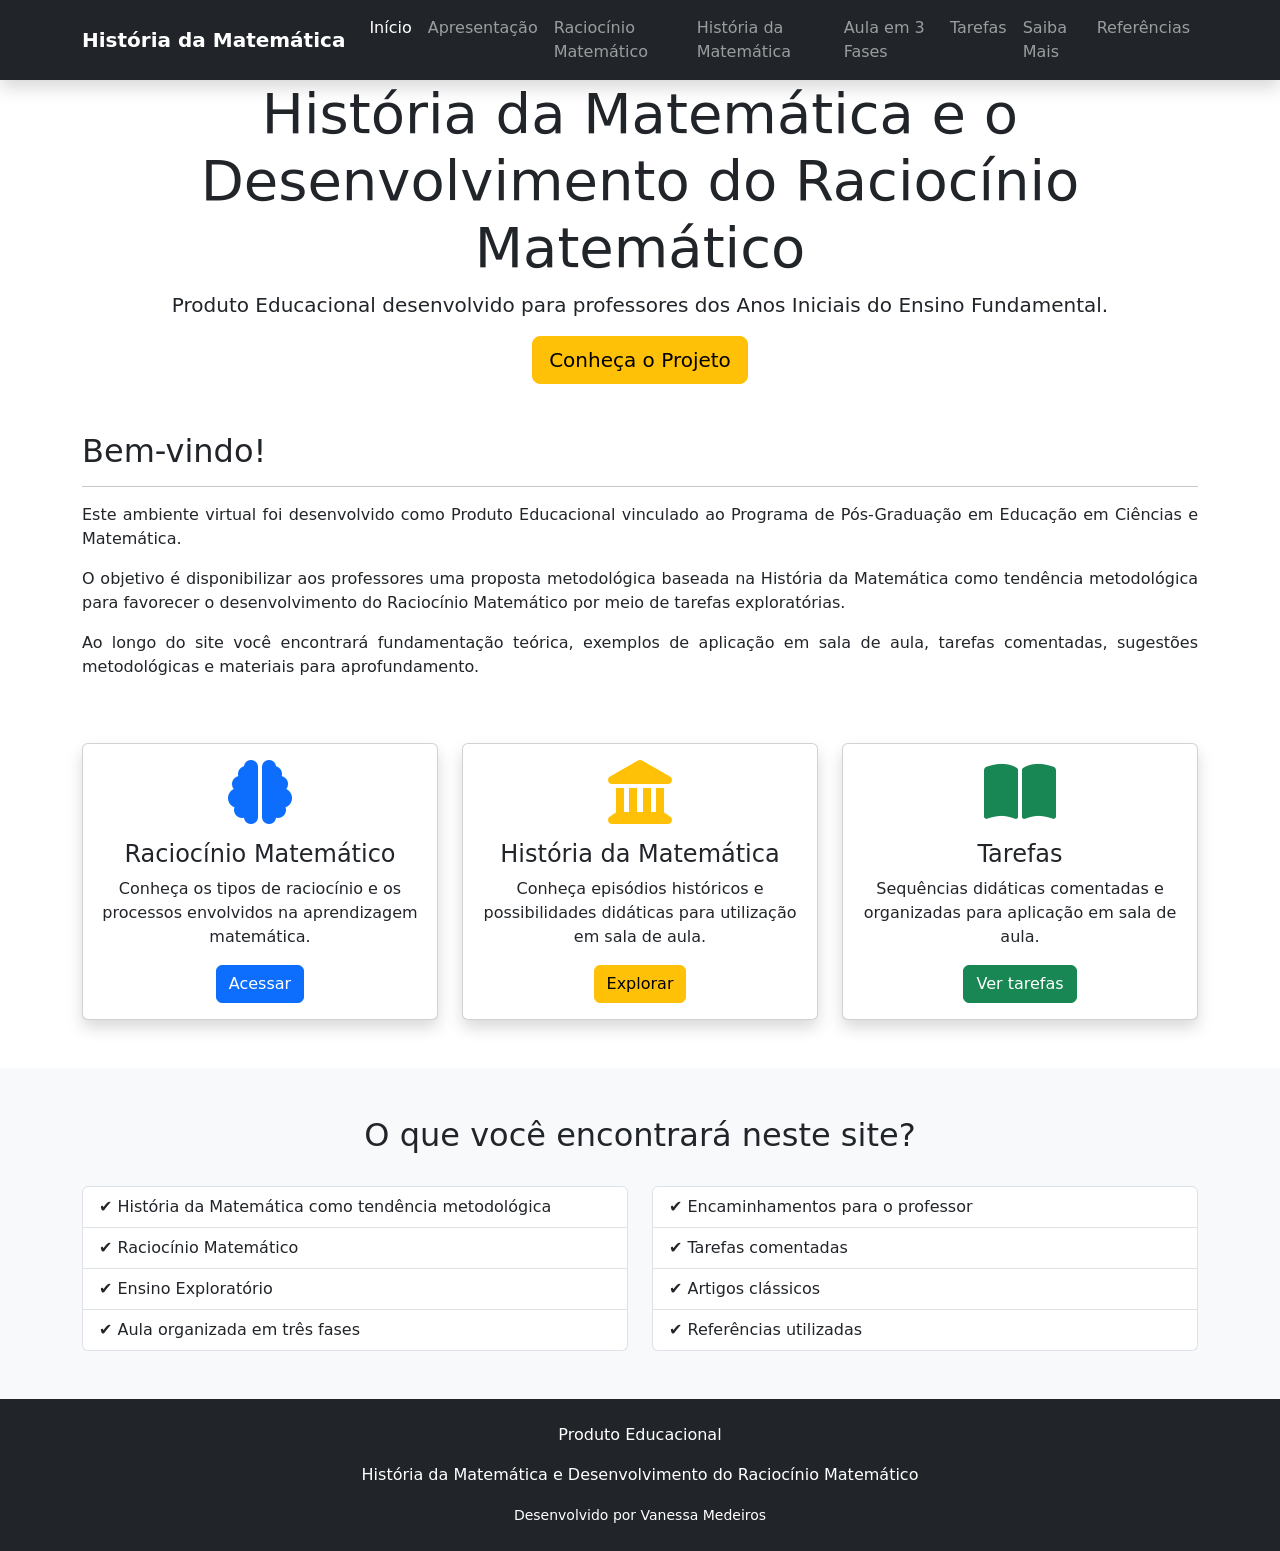
==== index.html @ a0d8d52a "Create index.html" ====
<!DOCTYPE html>
<html lang="pt-BR">

<head>

    <meta charset="UTF-8">
    <meta name="viewport" content="width=device-width, initial-scale=1">

    <title>História da Matemática e Raciocínio Matemático</title>

    <!-- Bootstrap -->

    <link href="https://cdn.jsdelivr.net/npm/bootstrap@5.3.3/dist/css/bootstrap.min.css" rel="stylesheet">

    <!-- Ícones -->

    <link rel="stylesheet"
        href="https://cdnjs.cloudflare.com/ajax/libs/font-awesome/6.6.0/css/all.min.css">

    <!-- CSS -->

    <link rel="stylesheet" href="css/style.css">

</head>

<body>

    <!-- MENU -->

    <nav class="navbar navbar-expand-lg navbar-dark bg-dark shadow">

        <div class="container">

            <a class="navbar-brand fw-bold" href="index.html">

                História da Matemática

            </a>

            <button class="navbar-toggler" type="button"
                data-bs-toggle="collapse"
                data-bs-target="#menu">

                <span class="navbar-toggler-icon"></span>

            </button>

            <div class="collapse navbar-collapse" id="menu">

                <ul class="navbar-nav ms-auto">

                    <li class="nav-item">

                        <a class="nav-link active" href="index.html">

                            Início

                        </a>

                    </li>

                    <li class="nav-item">

                        <a class="nav-link" href="apresentacao.html">

                            Apresentação

                        </a>

                    </li>

                    <li class="nav-item">

                        <a class="nav-link" href="raciocinio.html">

                            Raciocínio Matemático

                        </a>

                    </li>

                    <li class="nav-item">

                        <a class="nav-link" href="historia.html">

                            História da Matemática

                        </a>

                    </li>

                    <li class="nav-item">

                        <a class="nav-link" href="tres-fases.html">

                            Aula em 3 Fases

                        </a>

                    </li>

                    <li class="nav-item">

                        <a class="nav-link" href="tarefas.html">

                            Tarefas

                        </a>

                    </li>

                    <li class="nav-item">

                        <a class="nav-link" href="saiba-mais.html">

                            Saiba Mais

                        </a>

                    </li>

                    <li class="nav-item">

                        <a class="nav-link" href="referencias.html">

                            Referências

                        </a>

                    </li>

                </ul>

            </div>

        </div>

    </nav>

    <!-- BANNER -->

    <header class="hero">

        <div class="container text-center">

            <h1 class="display-4">

                História da Matemática e o Desenvolvimento do Raciocínio Matemático

            </h1>

            <p class="lead">

                Produto Educacional desenvolvido para professores dos Anos Iniciais do Ensino Fundamental.

            </p>

            <a href="apresentacao.html" class="btn btn-warning btn-lg">

                Conheça o Projeto

            </a>

        </div>

    </header>

    <!-- APRESENTAÇÃO -->

    <section class="container my-5">

        <div class="row">

            <div class="col-lg-12">

                <h2>

                    Bem-vindo!

                </h2>

                <hr>

                <p align="justify">

                    Este ambiente virtual foi desenvolvido como Produto Educacional
                    vinculado ao Programa de Pós-Graduação em Educação em Ciências
                    e Matemática.

                </p>

                <p align="justify">

                    O objetivo é disponibilizar aos professores uma proposta
                    metodológica baseada na História da Matemática como tendência
                    metodológica para favorecer o desenvolvimento do Raciocínio
                    Matemático por meio de tarefas exploratórias.

                </p>

                <p align="justify">

                    Ao longo do site você encontrará fundamentação teórica,
                    exemplos de aplicação em sala de aula, tarefas comentadas,
                    sugestões metodológicas e materiais para aprofundamento.

                </p>

            </div>

        </div>

    </section>

    <!-- CARDS -->

    <section class="container mb-5">

        <div class="row g-4">

            <div class="col-md-4">

                <div class="card h-100 shadow">

                    <div class="card-body text-center">

                        <i class="fa-solid fa-brain fa-4x text-primary"></i>

                        <h4 class="mt-3">

                            Raciocínio Matemático

                        </h4>

                        <p>

                            Conheça os tipos de raciocínio e os processos
                            envolvidos na aprendizagem matemática.

                        </p>

                        <a href="raciocinio.html" class="btn btn-primary">

                            Acessar

                        </a>

                    </div>

                </div>

            </div>

            <div class="col-md-4">

                <div class="card h-100 shadow">

                    <div class="card-body text-center">

                        <i class="fa-solid fa-landmark fa-4x text-warning"></i>

                        <h4 class="mt-3">

                            História da Matemática

                        </h4>

                        <p>

                            Conheça episódios históricos e possibilidades
                            didáticas para utilização em sala de aula.

                        </p>

                        <a href="historia.html" class="btn btn-warning">

                            Explorar

                        </a>

                    </div>

                </div>

            </div>

            <div class="col-md-4">

                <div class="card h-100 shadow">

                    <div class="card-body text-center">

                        <i class="fa-solid fa-book-open fa-4x text-success"></i>

                        <h4 class="mt-3">

                            Tarefas

                        </h4>

                        <p>

                            Sequências didáticas comentadas e organizadas
                            para aplicação em sala de aula.

                        </p>

                        <a href="tarefas.html" class="btn btn-success">

                            Ver tarefas

                        </a>

                    </div>

                </div>

            </div>

        </div>

    </section>

    <!-- DIFERENCIAIS -->

    <section class="bg-light py-5">

        <div class="container">

            <h2 class="text-center">

                O que você encontrará neste site?

            </h2>

            <br>

            <div class="row">

                <div class="col-md-6">

                    <ul class="list-group">

                        <li class="list-group-item">

                            ✔ História da Matemática como tendência metodológica

                        </li>

                        <li class="list-group-item">

                            ✔ Raciocínio Matemático

                        </li>

                        <li class="list-group-item">

                            ✔ Ensino Exploratório

                        </li>

                        <li class="list-group-item">

                            ✔ Aula organizada em três fases

                        </li>

                    </ul>

                </div>

                <div class="col-md-6">

                    <ul class="list-group">

                        <li class="list-group-item">

                            ✔ Encaminhamentos para o professor

                        </li>

                        <li class="list-group-item">

                            ✔ Tarefas comentadas

                        </li>

                        <li class="list-group-item">

                            ✔ Artigos clássicos

                        </li>

                        <li class="list-group-item">

                            ✔ Referências utilizadas

                        </li>

                    </ul>

                </div>

            </div>

        </div>

    </section>

    <!-- RODAPÉ -->

    <footer class="bg-dark text-white text-center py-4">

        <p>

            Produto Educacional

        </p>

        <p>

            História da Matemática e Desenvolvimento do Raciocínio Matemático

        </p>

        <small>

            Desenvolvido por Vanessa Medeiros

        </small>

    </footer>

    <!-- Bootstrap -->

    <script src="https://cdn.jsdelivr.net/npm/bootstrap@5.3.3/dist/js/bootstrap.bundle.min.js"></script>

    <!-- JavaScript -->

    <script src="js/script.js"></script>

</body>

</html>
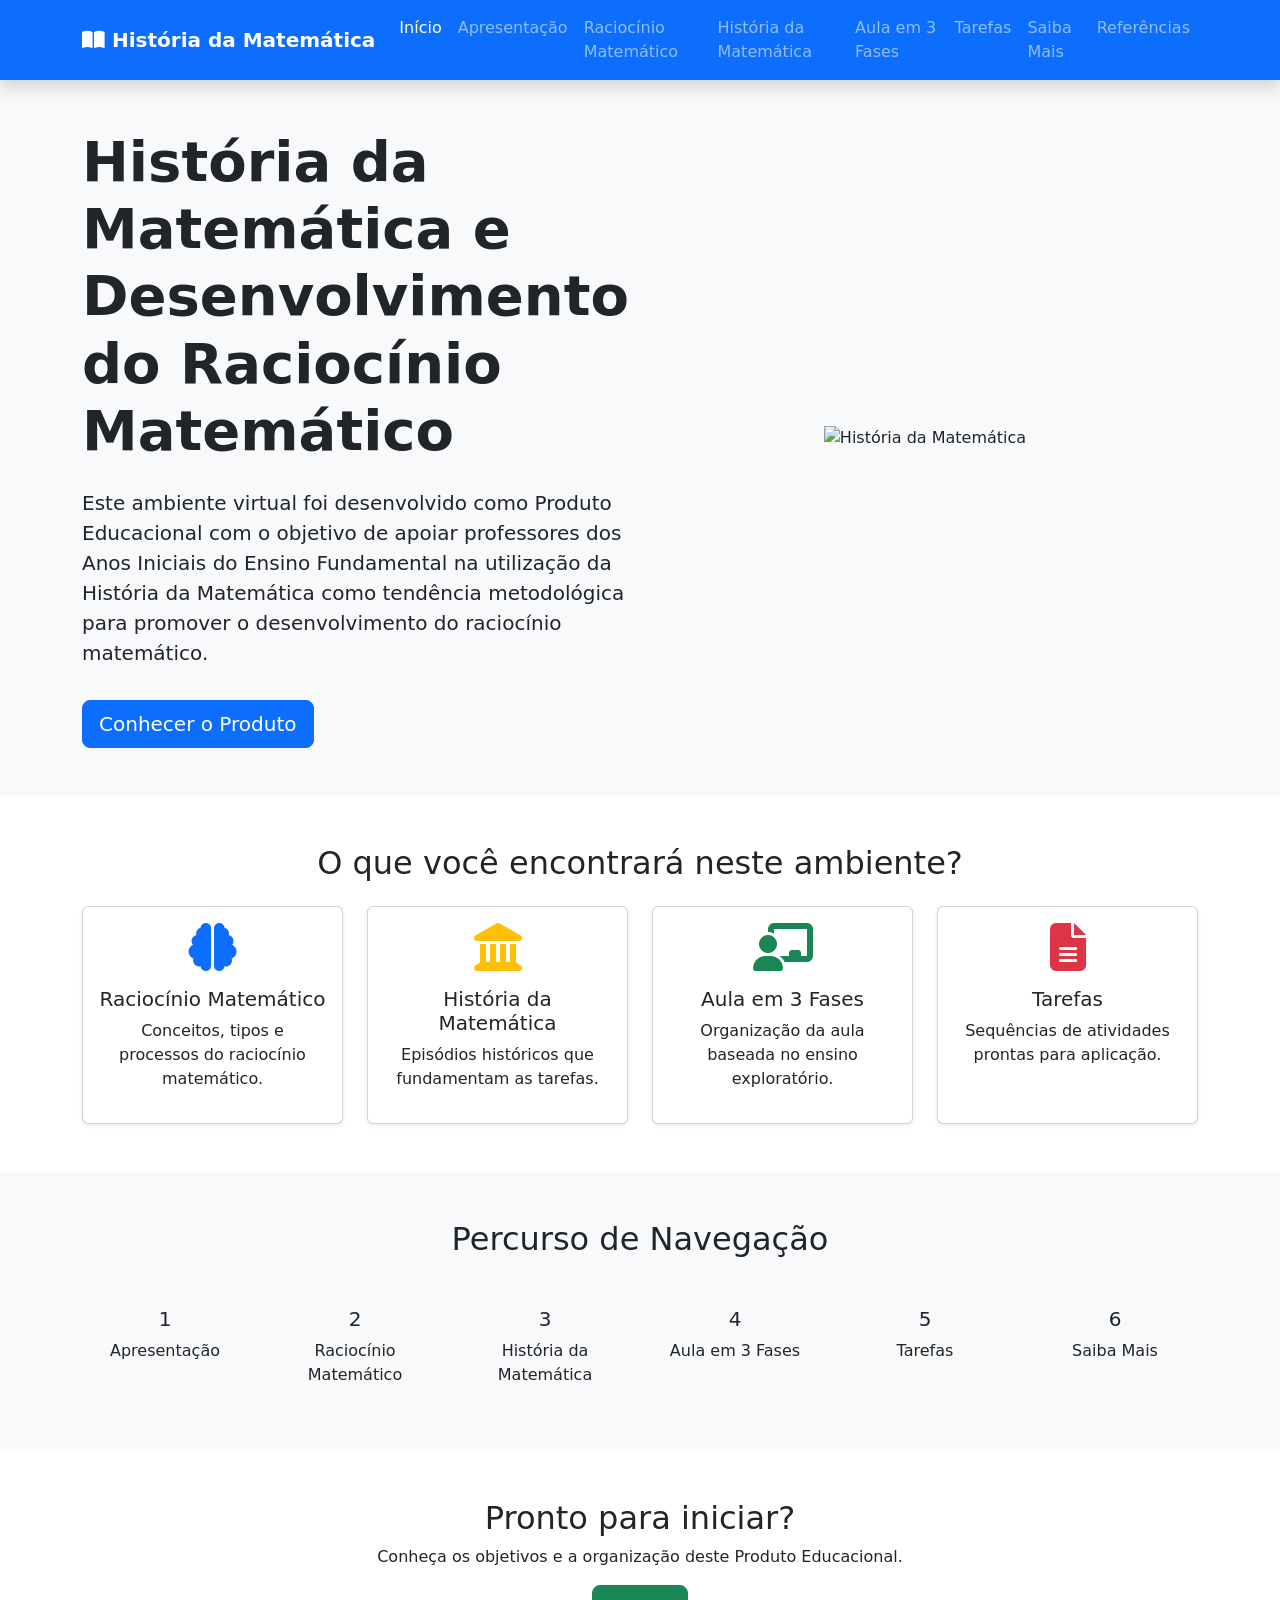
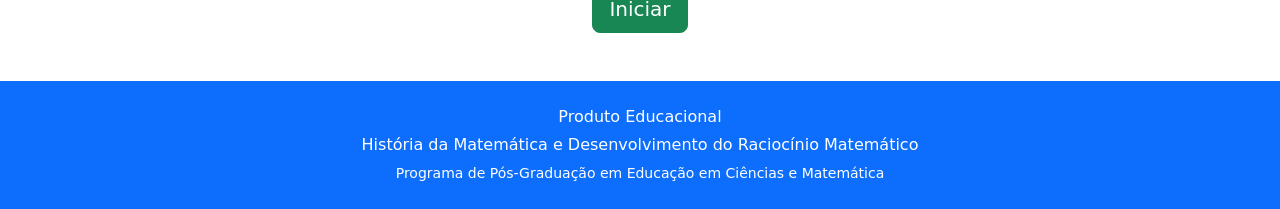
==== commit ea508c24: "Update index.html" ====
--- a/index.html
+++ b/index.html
@@ -2,36 +2,32 @@
 <html lang="pt-BR">
 
 <head>
-
     <meta charset="UTF-8">
-    <meta name="viewport" content="width=device-width, initial-scale=1">
-
+    <meta name="viewport" content="width=device-width, initial-scale=1.0">
     <title>História da Matemática e Raciocínio Matemático</title>
 
     <!-- Bootstrap -->
-
     <link href="https://cdn.jsdelivr.net/npm/bootstrap@5.3.3/dist/css/bootstrap.min.css" rel="stylesheet">
 
     <!-- Ícones -->
-
     <link rel="stylesheet"
-        href="https://cdnjs.cloudflare.com/ajax/libs/font-awesome/6.6.0/css/all.min.css">
+        href="https://cdnjs.cloudflare.com/ajax/libs/font-awesome/6.5.2/css/all.min.css">
 
     <!-- CSS -->
-
-    <link rel="stylesheet" href="css/style.css">
-
+    <link rel="stylesheet" href="style.css">
 </head>
 
 <body>
 
     <!-- MENU -->
 
-    <nav class="navbar navbar-expand-lg navbar-dark bg-dark shadow">
+    <nav class="navbar navbar-expand-lg navbar-dark bg-primary shadow">
 
         <div class="container">
 
             <a class="navbar-brand fw-bold" href="index.html">
+
+                <i class="fa-solid fa-book-open"></i>
 
                 História da Matemática
 
@@ -50,83 +46,35 @@
                 <ul class="navbar-nav ms-auto">
 
                     <li class="nav-item">
-
-                        <a class="nav-link active" href="index.html">
-
-                            Início
-
-                        </a>
-
-                    </li>
-
-                    <li class="nav-item">
-
-                        <a class="nav-link" href="apresentacao.html">
-
-                            Apresentação
-
-                        </a>
-
-                    </li>
-
-                    <li class="nav-item">
-
-                        <a class="nav-link" href="raciocinio.html">
-
-                            Raciocínio Matemático
-
-                        </a>
-
-                    </li>
-
-                    <li class="nav-item">
-
-                        <a class="nav-link" href="historia.html">
-
-                            História da Matemática
-
-                        </a>
-
-                    </li>
-
-                    <li class="nav-item">
-
-                        <a class="nav-link" href="tres-fases.html">
-
-                            Aula em 3 Fases
-
-                        </a>
-
-                    </li>
-
-                    <li class="nav-item">
-
-                        <a class="nav-link" href="tarefas.html">
-
-                            Tarefas
-
-                        </a>
-
-                    </li>
-
-                    <li class="nav-item">
-
-                        <a class="nav-link" href="saiba-mais.html">
-
-                            Saiba Mais
-
-                        </a>
-
-                    </li>
-
-                    <li class="nav-item">
-
-                        <a class="nav-link" href="referencias.html">
-
-                            Referências
-
-                        </a>
-
+                        <a class="nav-link active" href="index.html">Início</a>
+                    </li>
+
+                    <li class="nav-item">
+                        <a class="nav-link" href="apresentacao.html">Apresentação</a>
+                    </li>
+
+                    <li class="nav-item">
+                        <a class="nav-link" href="raciocinio.html">Raciocínio Matemático</a>
+                    </li>
+
+                    <li class="nav-item">
+                        <a class="nav-link" href="historia.html">História da Matemática</a>
+                    </li>
+
+                    <li class="nav-item">
+                        <a class="nav-link" href="aula-tres-fases.html">Aula em 3 Fases</a>
+                    </li>
+
+                    <li class="nav-item">
+                        <a class="nav-link" href="tarefas.html">Tarefas</a>
+                    </li>
+
+                    <li class="nav-item">
+                        <a class="nav-link" href="saiba-mais.html">Saiba Mais</a>
+                    </li>
+
+                    <li class="nav-item">
+                        <a class="nav-link" href="referencias.html">Referências</a>
                     </li>
 
                 </ul>
@@ -137,29 +85,50 @@
 
     </nav>
 
-    <!-- BANNER -->
-
-    <header class="hero">
-
-        <div class="container text-center">
-
-            <h1 class="display-4">
-
-                História da Matemática e o Desenvolvimento do Raciocínio Matemático
-
-            </h1>
-
-            <p class="lead">
-
-                Produto Educacional desenvolvido para professores dos Anos Iniciais do Ensino Fundamental.
-
-            </p>
-
-            <a href="apresentacao.html" class="btn btn-warning btn-lg">
-
-                Conheça o Projeto
-
-            </a>
+    <!-- CAPA -->
+
+    <header class="bg-light py-5">
+
+        <div class="container">
+
+            <div class="row align-items-center">
+
+                <div class="col-lg-6">
+
+                    <h1 class="display-4 fw-bold">
+
+                        História da Matemática e Desenvolvimento do Raciocínio Matemático
+
+                    </h1>
+
+                    <p class="lead mt-4">
+
+                        Este ambiente virtual foi desenvolvido como Produto
+                        Educacional com o objetivo de apoiar professores dos
+                        Anos Iniciais do Ensino Fundamental na utilização da
+                        História da Matemática como tendência metodológica para
+                        promover o desenvolvimento do raciocínio matemático.
+
+                    </p>
+
+                    <a href="apresentacao.html"
+                        class="btn btn-primary btn-lg mt-3">
+
+                        Conhecer o Produto
+
+                    </a>
+
+                </div>
+
+                <div class="col-lg-6 text-center">
+
+                    <img src="imagens/capa.png"
+                        class="img-fluid"
+                        alt="História da Matemática">
+
+                </div>
+
+            </div>
 
         </div>
 
@@ -169,42 +138,100 @@
 
     <section class="container my-5">
 
-        <div class="row">
-
-            <div class="col-lg-12">
-
-                <h2>
-
-                    Bem-vindo!
-
-                </h2>
-
-                <hr>
-
-                <p align="justify">
-
-                    Este ambiente virtual foi desenvolvido como Produto Educacional
-                    vinculado ao Programa de Pós-Graduação em Educação em Ciências
-                    e Matemática.
-
-                </p>
-
-                <p align="justify">
-
-                    O objetivo é disponibilizar aos professores uma proposta
-                    metodológica baseada na História da Matemática como tendência
-                    metodológica para favorecer o desenvolvimento do Raciocínio
-                    Matemático por meio de tarefas exploratórias.
-
-                </p>
-
-                <p align="justify">
-
-                    Ao longo do site você encontrará fundamentação teórica,
-                    exemplos de aplicação em sala de aula, tarefas comentadas,
-                    sugestões metodológicas e materiais para aprofundamento.
-
-                </p>
+        <h2 class="text-center mb-4">
+
+            O que você encontrará neste ambiente?
+
+        </h2>
+
+        <div class="row g-4">
+
+            <div class="col-md-3">
+
+                <div class="card h-100 shadow-sm">
+
+                    <div class="card-body text-center">
+
+                        <i class="fa-solid fa-brain fa-3x text-primary mb-3"></i>
+
+                        <h5>Raciocínio Matemático</h5>
+
+                        <p>
+
+                            Conceitos, tipos e processos do raciocínio
+                            matemático.
+
+                        </p>
+
+                    </div>
+
+                </div>
+
+            </div>
+
+            <div class="col-md-3">
+
+                <div class="card h-100 shadow-sm">
+
+                    <div class="card-body text-center">
+
+                        <i class="fa-solid fa-landmark fa-3x text-warning mb-3"></i>
+
+                        <h5>História da Matemática</h5>
+
+                        <p>
+
+                            Episódios históricos que fundamentam as tarefas.
+
+                        </p>
+
+                    </div>
+
+                </div>
+
+            </div>
+
+            <div class="col-md-3">
+
+                <div class="card h-100 shadow-sm">
+
+                    <div class="card-body text-center">
+
+                        <i class="fa-solid fa-chalkboard-user fa-3x text-success mb-3"></i>
+
+                        <h5>Aula em 3 Fases</h5>
+
+                        <p>
+
+                            Organização da aula baseada no ensino exploratório.
+
+                        </p>
+
+                    </div>
+
+                </div>
+
+            </div>
+
+            <div class="col-md-3">
+
+                <div class="card h-100 shadow-sm">
+
+                    <div class="card-body text-center">
+
+                        <i class="fa-solid fa-file-lines fa-3x text-danger mb-3"></i>
+
+                        <h5>Tarefas</h5>
+
+                        <p>
+
+                            Sequências de atividades prontas para aplicação.
+
+                        </p>
+
+                    </div>
+
+                </div>
 
             </div>
 
@@ -212,106 +239,65 @@
 
     </section>
 
-    <!-- CARDS -->
-
-    <section class="container mb-5">
-
-        <div class="row g-4">
-
-            <div class="col-md-4">
-
-                <div class="card h-100 shadow">
-
-                    <div class="card-body text-center">
-
-                        <i class="fa-solid fa-brain fa-4x text-primary"></i>
-
-                        <h4 class="mt-3">
-
-                            Raciocínio Matemático
-
-                        </h4>
-
-                        <p>
-
-                            Conheça os tipos de raciocínio e os processos
-                            envolvidos na aprendizagem matemática.
-
-                        </p>
-
-                        <a href="raciocinio.html" class="btn btn-primary">
-
-                            Acessar
-
-                        </a>
-
-                    </div>
-
-                </div>
-
-            </div>
-
-            <div class="col-md-4">
-
-                <div class="card h-100 shadow">
-
-                    <div class="card-body text-center">
-
-                        <i class="fa-solid fa-landmark fa-4x text-warning"></i>
-
-                        <h4 class="mt-3">
-
-                            História da Matemática
-
-                        </h4>
-
-                        <p>
-
-                            Conheça episódios históricos e possibilidades
-                            didáticas para utilização em sala de aula.
-
-                        </p>
-
-                        <a href="historia.html" class="btn btn-warning">
-
-                            Explorar
-
-                        </a>
-
-                    </div>
-
-                </div>
-
-            </div>
-
-            <div class="col-md-4">
-
-                <div class="card h-100 shadow">
-
-                    <div class="card-body text-center">
-
-                        <i class="fa-solid fa-book-open fa-4x text-success"></i>
-
-                        <h4 class="mt-3">
-
-                            Tarefas
-
-                        </h4>
-
-                        <p>
-
-                            Sequências didáticas comentadas e organizadas
-                            para aplicação em sala de aula.
-
-                        </p>
-
-                        <a href="tarefas.html" class="btn btn-success">
-
-                            Ver tarefas
-
-                        </a>
-
-                    </div>
+    <!-- PERCURSO -->
+
+    <section class="bg-light py-5">
+
+        <div class="container">
+
+            <h2 class="text-center mb-5">
+
+                Percurso de Navegação
+
+            </h2>
+
+            <div class="row text-center">
+
+                <div class="col">
+
+                    <h5>1</h5>
+
+                    <p>Apresentação</p>
+
+                </div>
+
+                <div class="col">
+
+                    <h5>2</h5>
+
+                    <p>Raciocínio Matemático</p>
+
+                </div>
+
+                <div class="col">
+
+                    <h5>3</h5>
+
+                    <p>História da Matemática</p>
+
+                </div>
+
+                <div class="col">
+
+                    <h5>4</h5>
+
+                    <p>Aula em 3 Fases</p>
+
+                </div>
+
+                <div class="col">
+
+                    <h5>5</h5>
+
+                    <p>Tarefas</p>
+
+                </div>
+
+                <div class="col">
+
+                    <h5>6</h5>
+
+                    <p>Saiba Mais</p>
 
                 </div>
 
@@ -321,103 +307,42 @@
 
     </section>
 
-    <!-- DIFERENCIAIS -->
-
-    <section class="bg-light py-5">
-
-        <div class="container">
-
-            <h2 class="text-center">
-
-                O que você encontrará neste site?
-
-            </h2>
-
-            <br>
-
-            <div class="row">
-
-                <div class="col-md-6">
-
-                    <ul class="list-group">
-
-                        <li class="list-group-item">
-
-                            ✔ História da Matemática como tendência metodológica
-
-                        </li>
-
-                        <li class="list-group-item">
-
-                            ✔ Raciocínio Matemático
-
-                        </li>
-
-                        <li class="list-group-item">
-
-                            ✔ Ensino Exploratório
-
-                        </li>
-
-                        <li class="list-group-item">
-
-                            ✔ Aula organizada em três fases
-
-                        </li>
-
-                    </ul>
-
-                </div>
-
-                <div class="col-md-6">
-
-                    <ul class="list-group">
-
-                        <li class="list-group-item">
-
-                            ✔ Encaminhamentos para o professor
-
-                        </li>
-
-                        <li class="list-group-item">
-
-                            ✔ Tarefas comentadas
-
-                        </li>
-
-                        <li class="list-group-item">
-
-                            ✔ Artigos clássicos
-
-                        </li>
-
-                        <li class="list-group-item">
-
-                            ✔ Referências utilizadas
-
-                        </li>
-
-                    </ul>
-
-                </div>
-
-            </div>
-
-        </div>
+    <!-- BOTÃO -->
+
+    <section class="container text-center py-5">
+
+        <h2>
+
+            Pronto para iniciar?
+
+        </h2>
+
+        <p>
+
+            Conheça os objetivos e a organização deste Produto Educacional.
+
+        </p>
+
+        <a href="apresentacao.html"
+            class="btn btn-success btn-lg">
+
+            Iniciar
+
+        </a>
 
     </section>
 
     <!-- RODAPÉ -->
 
-    <footer class="bg-dark text-white text-center py-4">
-
-        <p>
+    <footer class="bg-primary text-white text-center py-4">
+
+        <p class="mb-1">
 
             Produto Educacional
 
         </p>
 
-        <p>
+        <p class="mb-1">
 
             História da Matemática e Desenvolvimento do Raciocínio Matemático
 
@@ -425,7 +350,7 @@
 
         <small>
 
-            Desenvolvido por Vanessa Medeiros
+            Programa de Pós-Graduação em Educação em Ciências e Matemática
 
         </small>
 
@@ -435,10 +360,6 @@
 
     <script src="https://cdn.jsdelivr.net/npm/bootstrap@5.3.3/dist/js/bootstrap.bundle.min.js"></script>
 
-    <!-- JavaScript -->
-
-    <script src="js/script.js"></script>
-
 </body>
 
 </html>
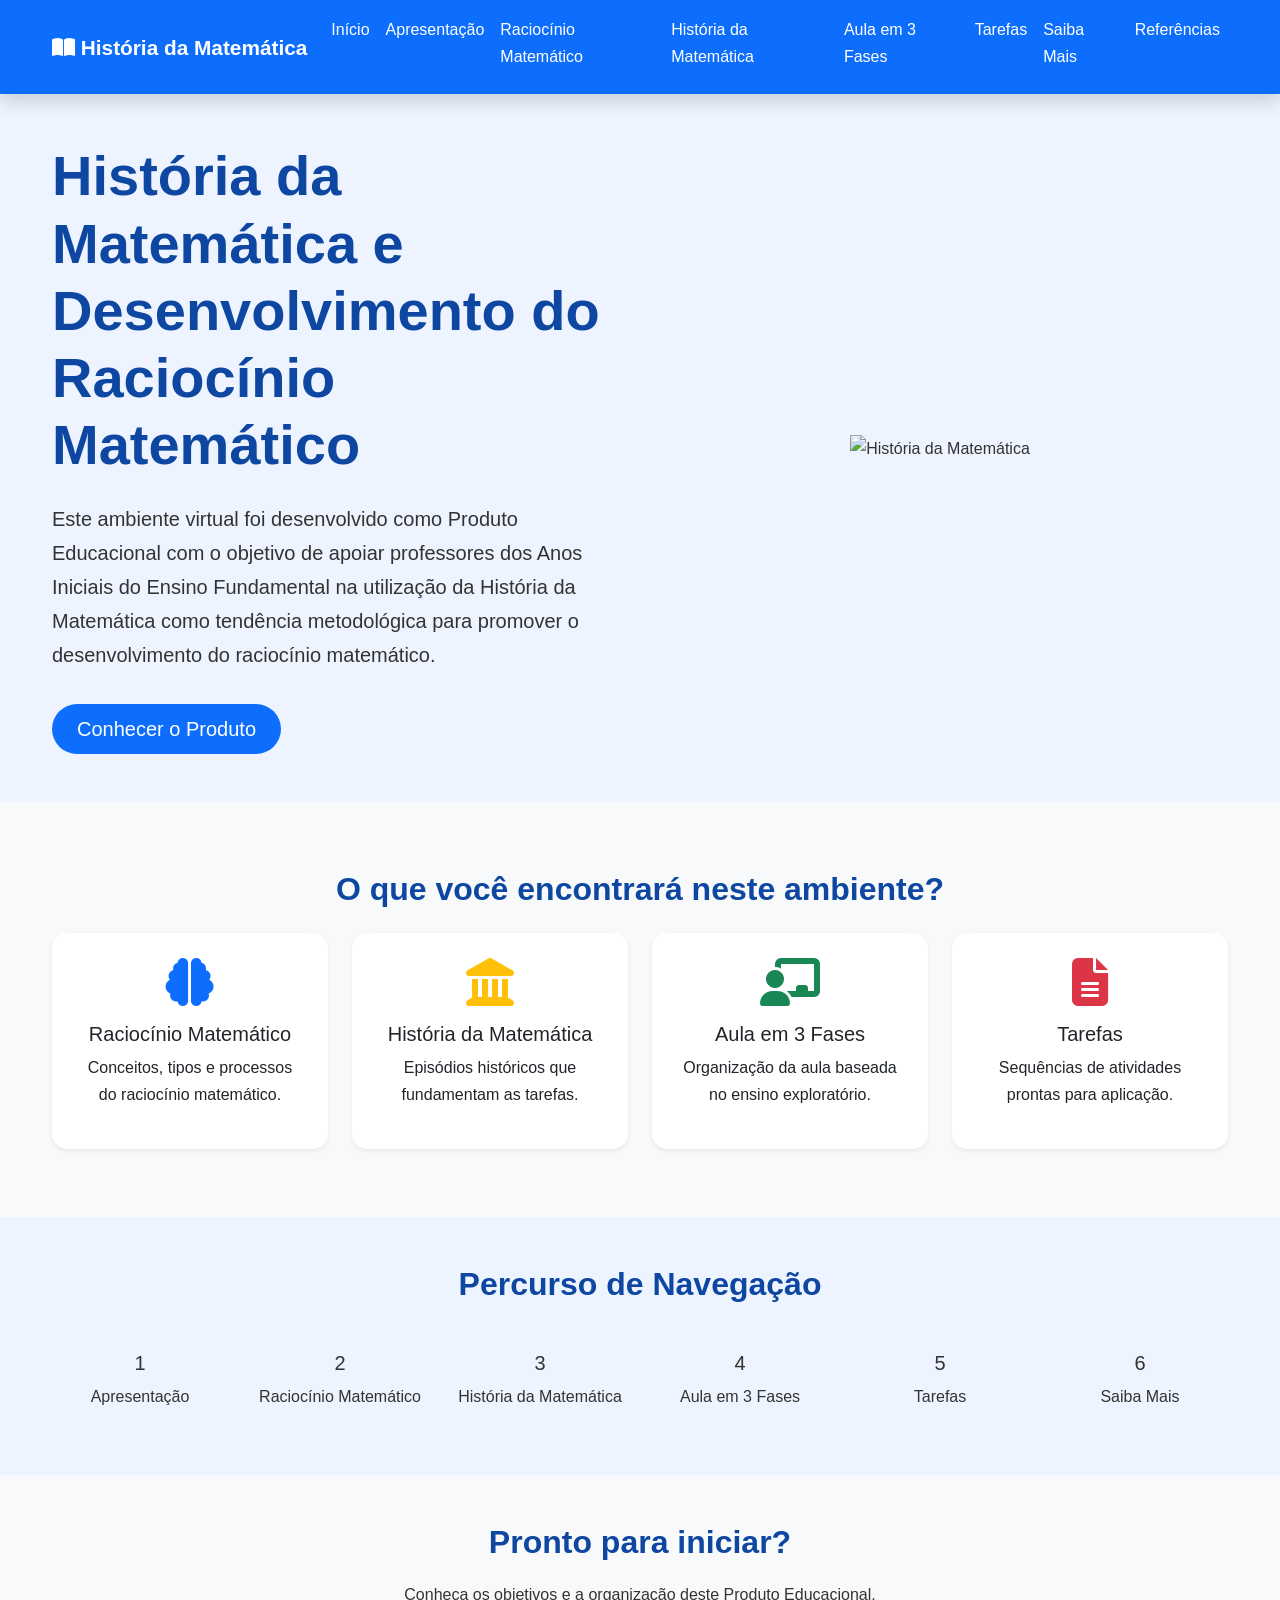
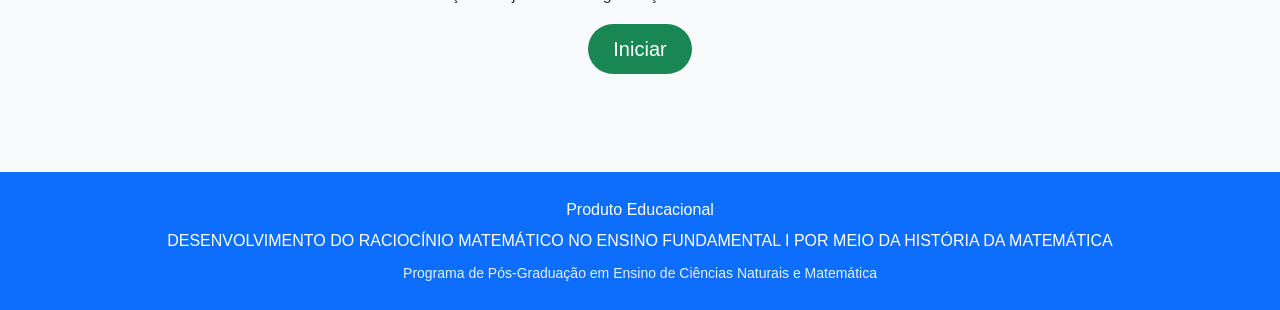
==== commit e0fbe389: "Update index.html" ====
--- a/index.html
+++ b/index.html
@@ -344,13 +344,13 @@
 
         <p class="mb-1">
 
-            História da Matemática e Desenvolvimento do Raciocínio Matemático
-
-        </p>
-
-        <small>
-
-            Programa de Pós-Graduação em Educação em Ciências e Matemática
+DESENVOLVIMENTO DO RACIOCÍNIO MATEMÁTICO NO ENSINO FUNDAMENTAL I POR MEIO DA HISTÓRIA DA MATEMÁTICA
+    
+</p>
+
+<small>
+
+Programa de Pós-Graduação em Ensino de Ciências Naturais e Matemática
 
         </small>
 
--- a/style.css
+++ b/style.css
@@ -0,0 +1,409 @@
+/* ==========================================================
+   ESTILO GERAL
+========================================================== */
+
+body{
+
+    font-family: Arial, Helvetica, sans-serif;
+
+    background:#f8f9fa;
+
+    color:#333;
+
+    line-height:1.7;
+
+}
+
+/* ==========================================================
+   MENU
+========================================================== */
+
+.navbar{
+
+    background:#0d6efd !important;
+
+}
+
+.navbar-brand{
+
+    font-size:1.3rem;
+
+    font-weight:bold;
+
+}
+
+.nav-link{
+
+    color:white !important;
+
+    transition:.3s;
+
+}
+
+.nav-link:hover{
+
+    color:#ffd54f !important;
+
+}
+
+/* ==========================================================
+   CABEÇALHO
+========================================================== */
+
+header{
+
+    background:#eef4ff;
+
+}
+
+header h1{
+
+    font-weight:bold;
+
+    color:#0d47a1;
+
+}
+
+header p{
+
+    font-size:1.2rem;
+
+}
+
+/* ==========================================================
+   TÍTULOS
+========================================================== */
+
+h2{
+
+    color:#0d47a1;
+
+    margin-bottom:20px;
+
+    font-weight:bold;
+
+}
+
+h4{
+
+    color:#0d47a1;
+
+}
+
+hr{
+
+    width:90px;
+
+    height:4px;
+
+    background:#0d6efd;
+
+    opacity:1;
+
+    border:none;
+
+    margin-bottom:25px;
+
+}
+
+/* ==========================================================
+   CARDS
+========================================================== */
+
+.card{
+
+    border:none;
+
+    border-radius:15px;
+
+    transition:.3s;
+
+}
+
+.card:hover{
+
+    transform:translateY(-5px);
+
+    box-shadow:0 10px 20px rgba(0,0,0,.15);
+
+}
+
+.card-body{
+
+    padding:25px;
+
+}
+
+.card i{
+
+    margin-bottom:15px;
+
+}
+
+/* ==========================================================
+   TABELAS
+========================================================== */
+
+.table{
+
+    background:white;
+
+}
+
+.table th{
+
+    text-align:center;
+
+}
+
+.table td{
+
+    vertical-align:middle;
+
+}
+
+/* ==========================================================
+   LIST GROUP
+========================================================== */
+
+.list-group-item{
+
+    padding:18px;
+
+}
+
+/* ==========================================================
+   ALERTAS
+========================================================== */
+
+.alert{
+
+    border-radius:12px;
+
+    padding:25px;
+
+}
+
+/* ==========================================================
+   BOTÕES
+========================================================== */
+
+.btn{
+
+    border-radius:30px;
+
+    padding:10px 25px;
+
+}
+
+.btn-primary{
+
+    background:#0d6efd;
+
+    border:none;
+
+}
+
+.btn-primary:hover{
+
+    background:#0b5ed7;
+
+}
+
+.btn-success{
+
+    border:none;
+
+}
+
+/* ==========================================================
+   SEÇÕES
+========================================================== */
+
+section{
+
+    padding-top:20px;
+
+    padding-bottom:20px;
+
+}
+
+/* ==========================================================
+   ÍCONES
+========================================================== */
+
+.fa-3x{
+
+    margin-bottom:15px;
+
+}
+
+/* ==========================================================
+   RODAPÉ
+========================================================== */
+
+footer{
+
+    margin-top:50px;
+
+}
+
+footer p{
+
+    margin:0;
+
+}
+
+footer small{
+
+    opacity:.9;
+
+}
+
+/* ==========================================================
+   IMAGENS
+========================================================== */
+
+img{
+
+    max-width:100%;
+
+    height:auto;
+
+}
+
+/* ==========================================================
+   RESPONSIVO
+========================================================== */
+
+@media(max-width:768px){
+
+header{
+
+    text-align:center;
+
+}
+
+header h1{
+
+    font-size:2rem;
+
+}
+
+.display-4{
+
+    font-size:2rem;
+
+}
+
+.card{
+
+    margin-bottom:20px;
+
+}
+
+h2{
+
+    text-align:center;
+
+}
+
+}
+
+/* ==========================================================
+   ANIMAÇÃO SUAVE
+========================================================== */
+
+html{
+
+    scroll-behavior:smooth;
+
+}
+
+/* ==========================================================
+   CORES DAS CAIXAS
+========================================================== */
+
+.bg-light{
+
+    background:#eef4ff !important;
+
+}
+
+/* ==========================================================
+   LINKS
+========================================================== */
+
+a{
+
+    text-decoration:none;
+
+}
+
+a:hover{
+
+    text-decoration:none;
+
+}
+
+/* ==========================================================
+   LISTAS
+========================================================== */
+
+ul li{
+
+    margin-bottom:8px;
+
+}
+
+/* ==========================================================
+   ESPAÇAMENTOS
+========================================================== */
+
+.container{
+
+    max-width:1200px;
+
+}
+
+/* ==========================================================
+BOTÃO VOLTAR AO TOPO
+========================================================== */
+
+#btnTopo{
+
+    position:fixed;
+
+    right:25px;
+
+    bottom:25px;
+
+    width:45px;
+
+    height:45px;
+
+    border:none;
+
+    border-radius:50%;
+
+    background:#0d6efd;
+
+    color:white;
+
+    font-size:22px;
+
+    cursor:pointer;
+
+    display:none;
+
+    box-shadow:0 4px 10px rgba(0,0,0,.3);
+
+    transition:.3s;
+
+}
+
+#btnTopo:hover{
+
+    background:#084298;
+
+}
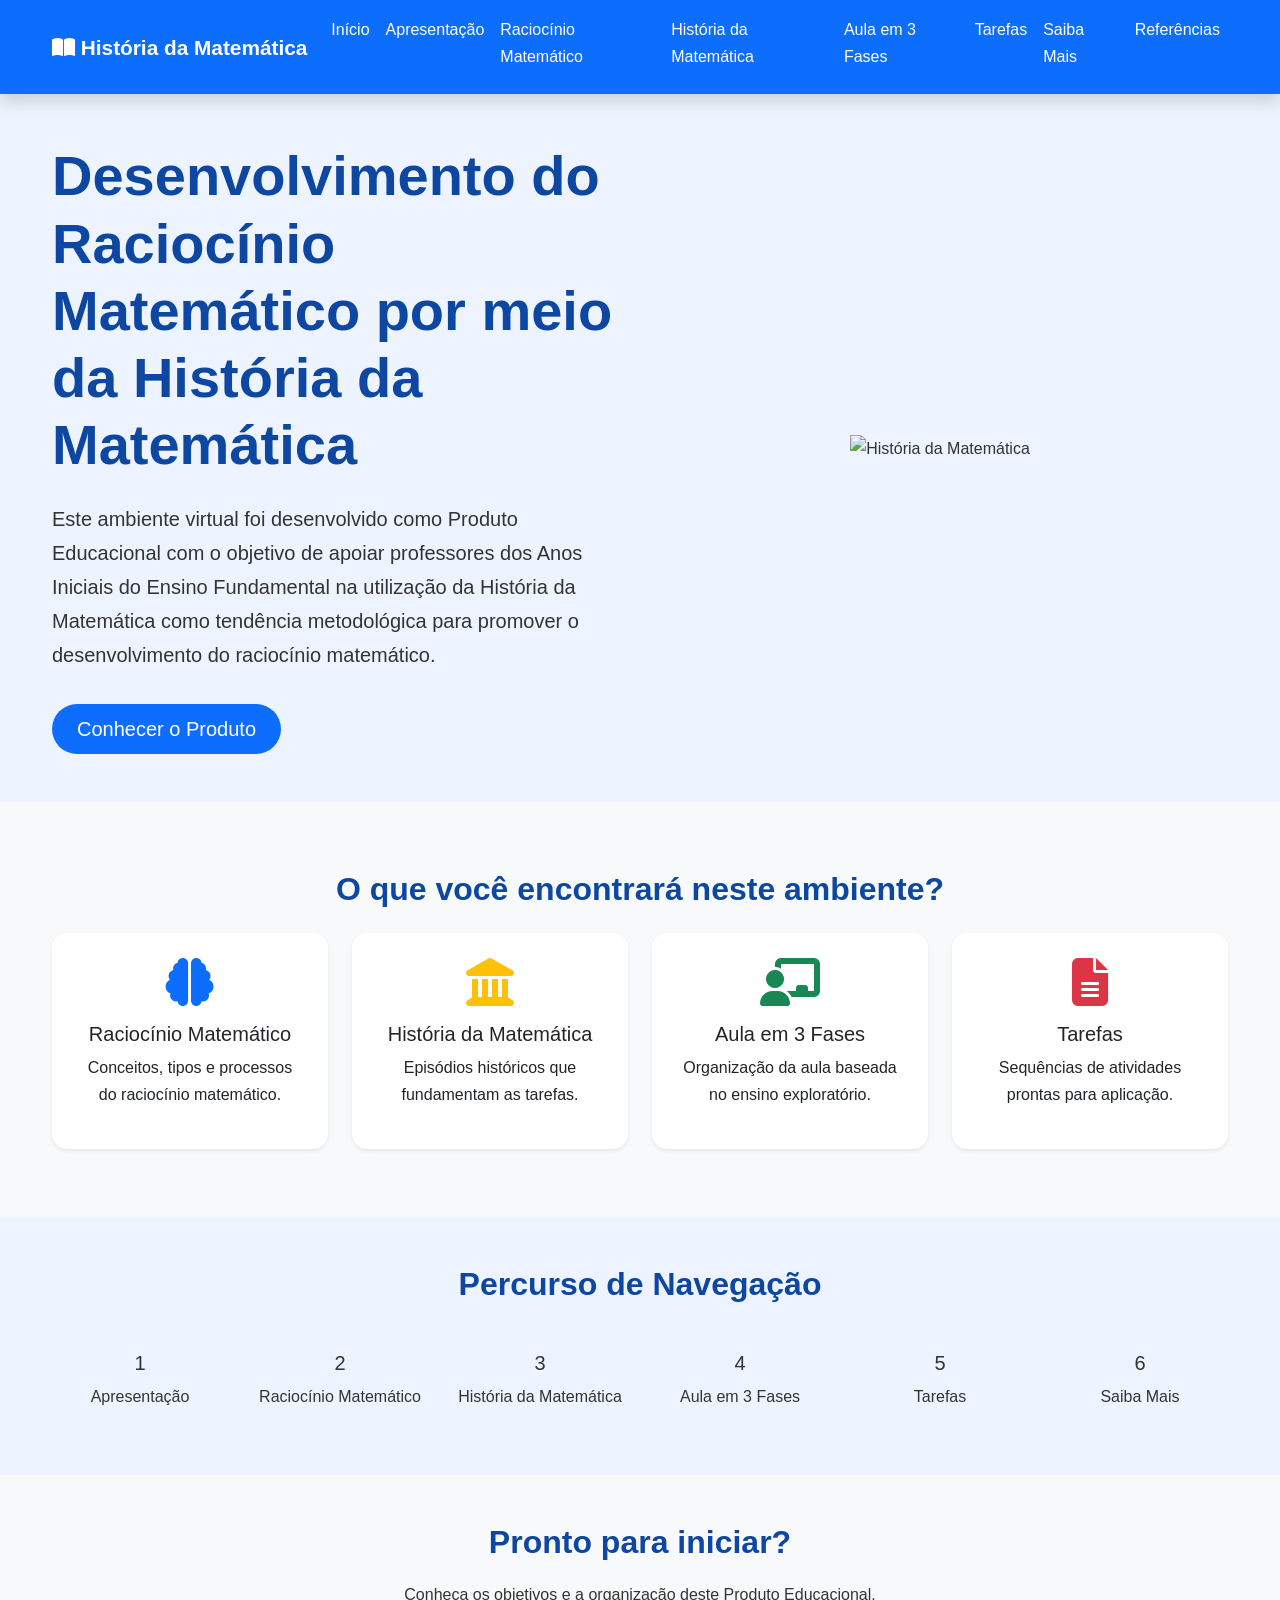
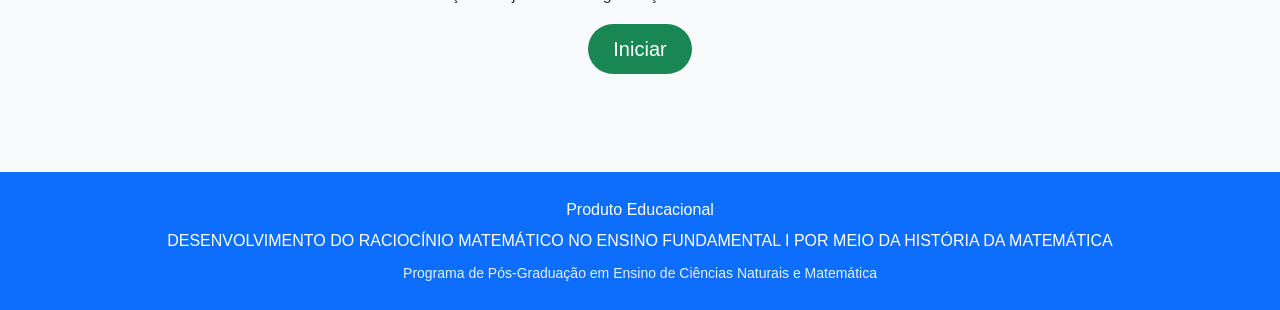
==== commit e0377124: "Update index.html" ====
--- a/index.html
+++ b/index.html
@@ -97,7 +97,7 @@
 
                     <h1 class="display-4 fw-bold">
 
-                        História da Matemática e Desenvolvimento do Raciocínio Matemático
+                       Desenvolvimento do Raciocínio Matemático por meio da História da Matemática
 
                     </h1>
 
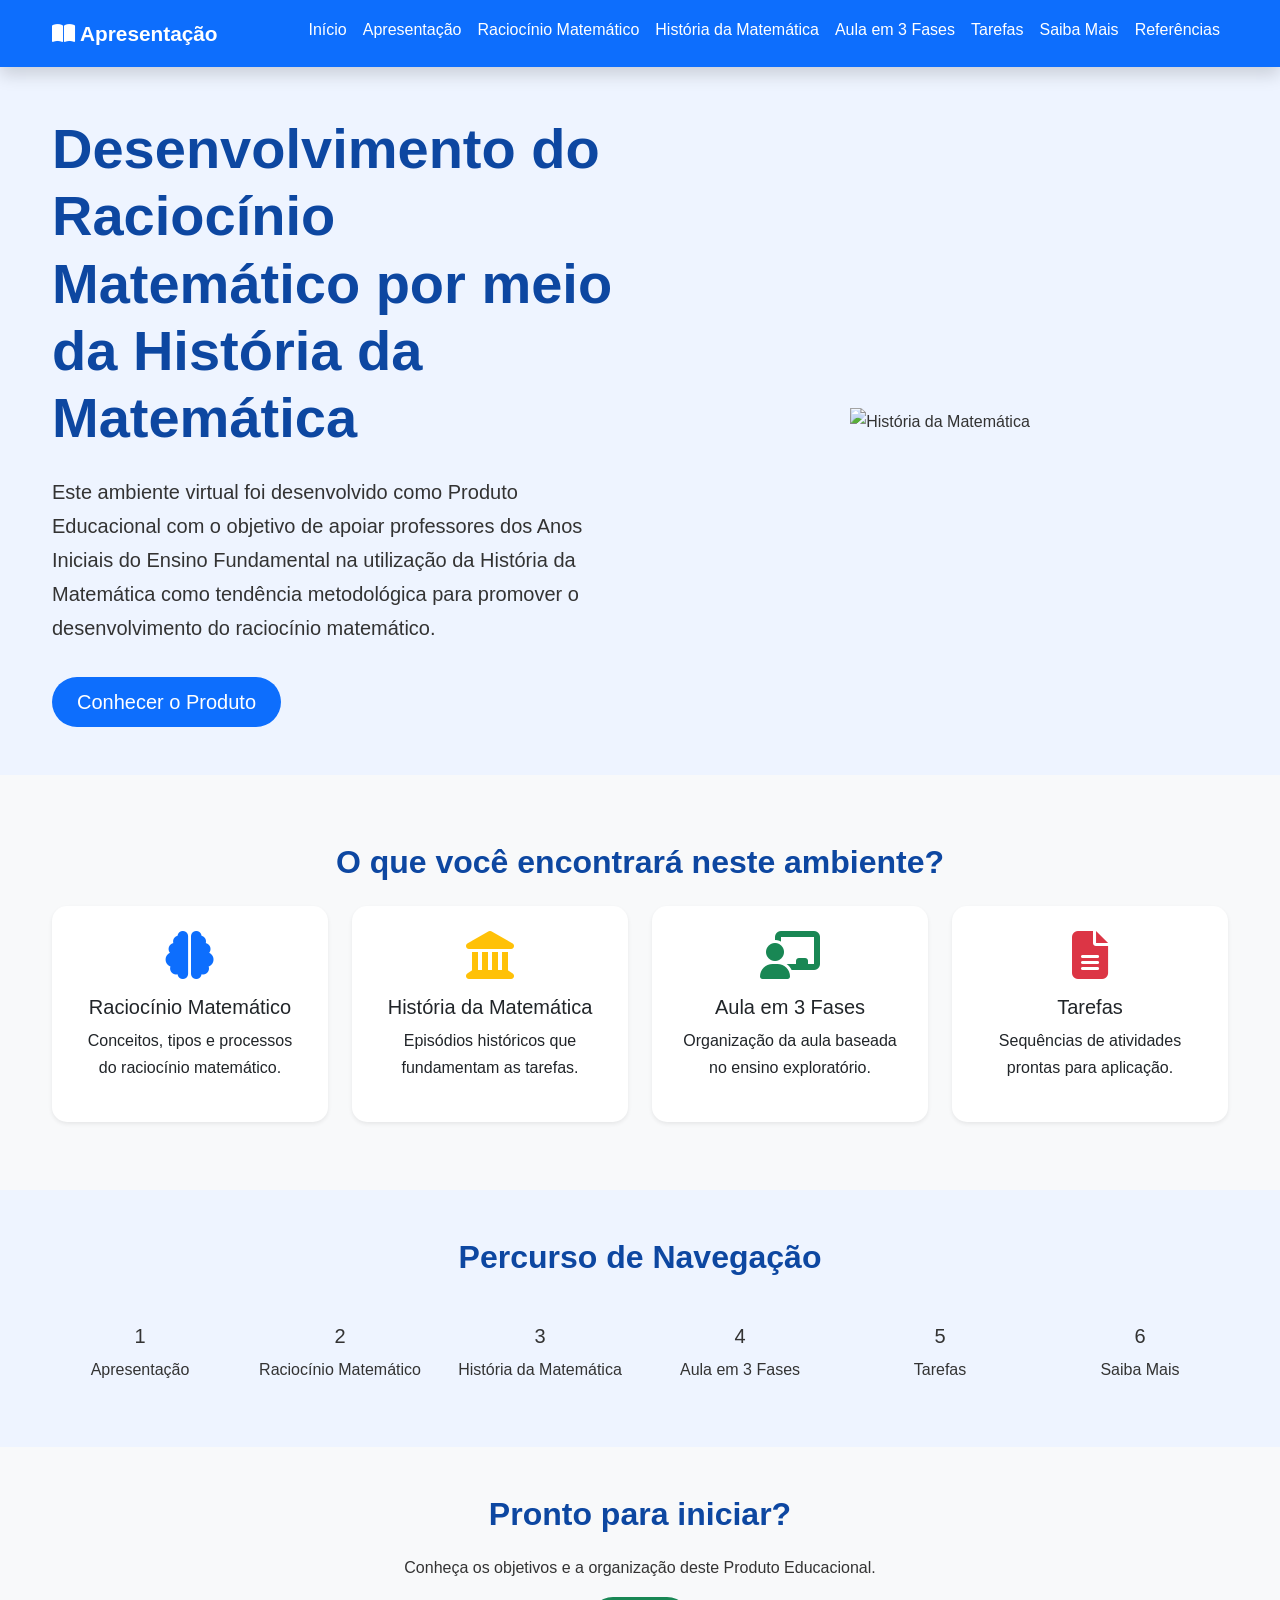
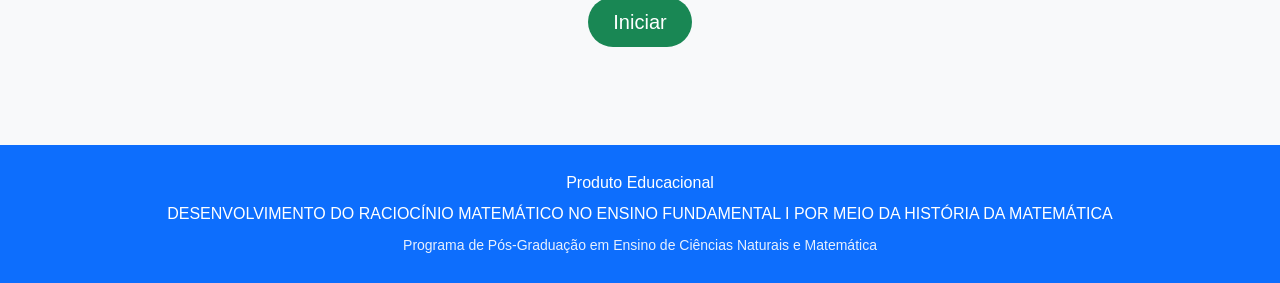
==== commit ee0b414b: "Update index.html" ====
--- a/index.html
+++ b/index.html
@@ -29,7 +29,7 @@
 
                 <i class="fa-solid fa-book-open"></i>
 
-                História da Matemática
+               Apresentação
 
             </a>
 
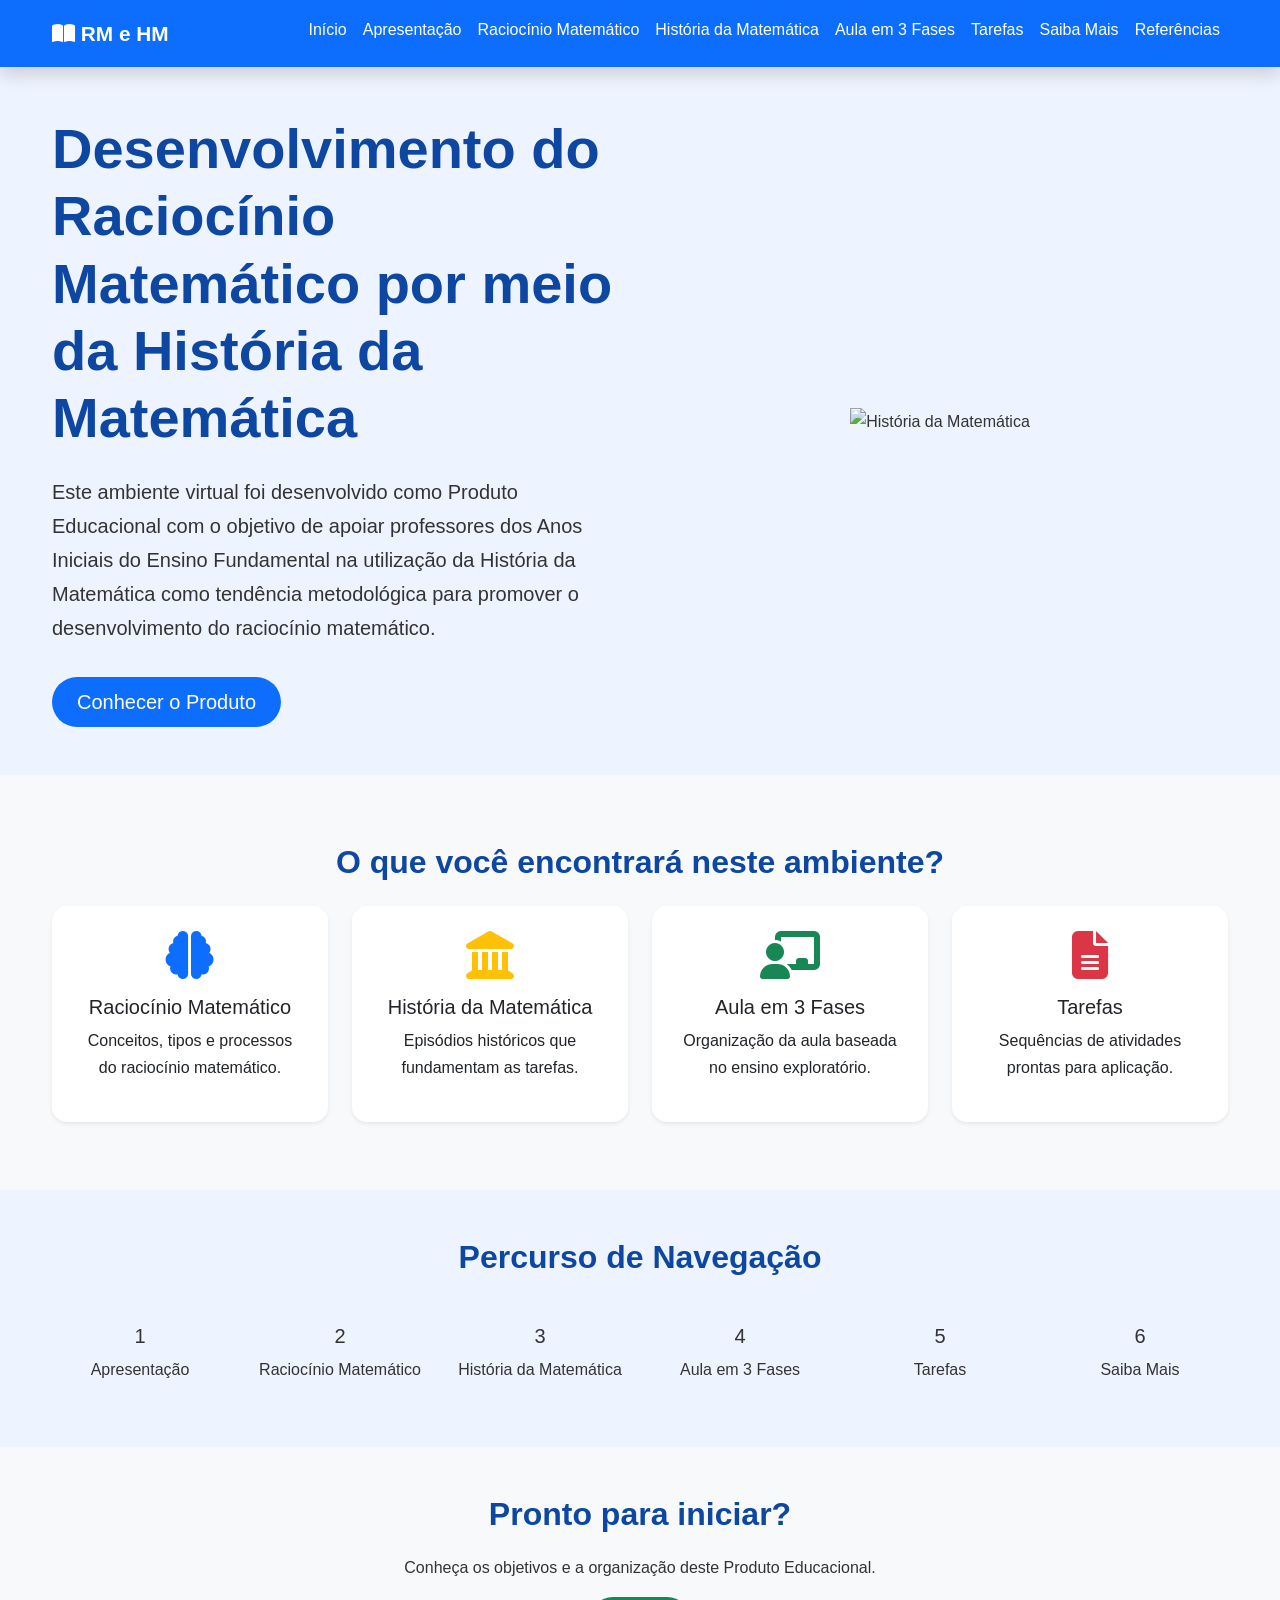
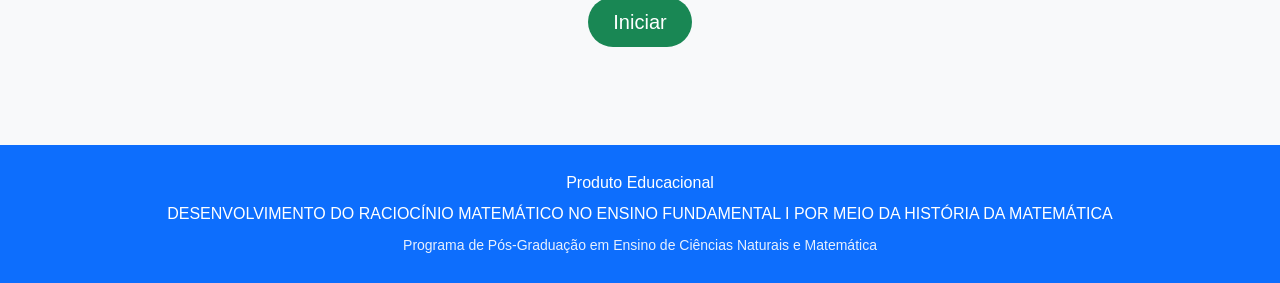
==== commit 954478c1: "Update index.html" ====
--- a/index.html
+++ b/index.html
@@ -29,7 +29,7 @@
 
                 <i class="fa-solid fa-book-open"></i>
 
-               Apresentação
+               RM e HM
 
             </a>
 
